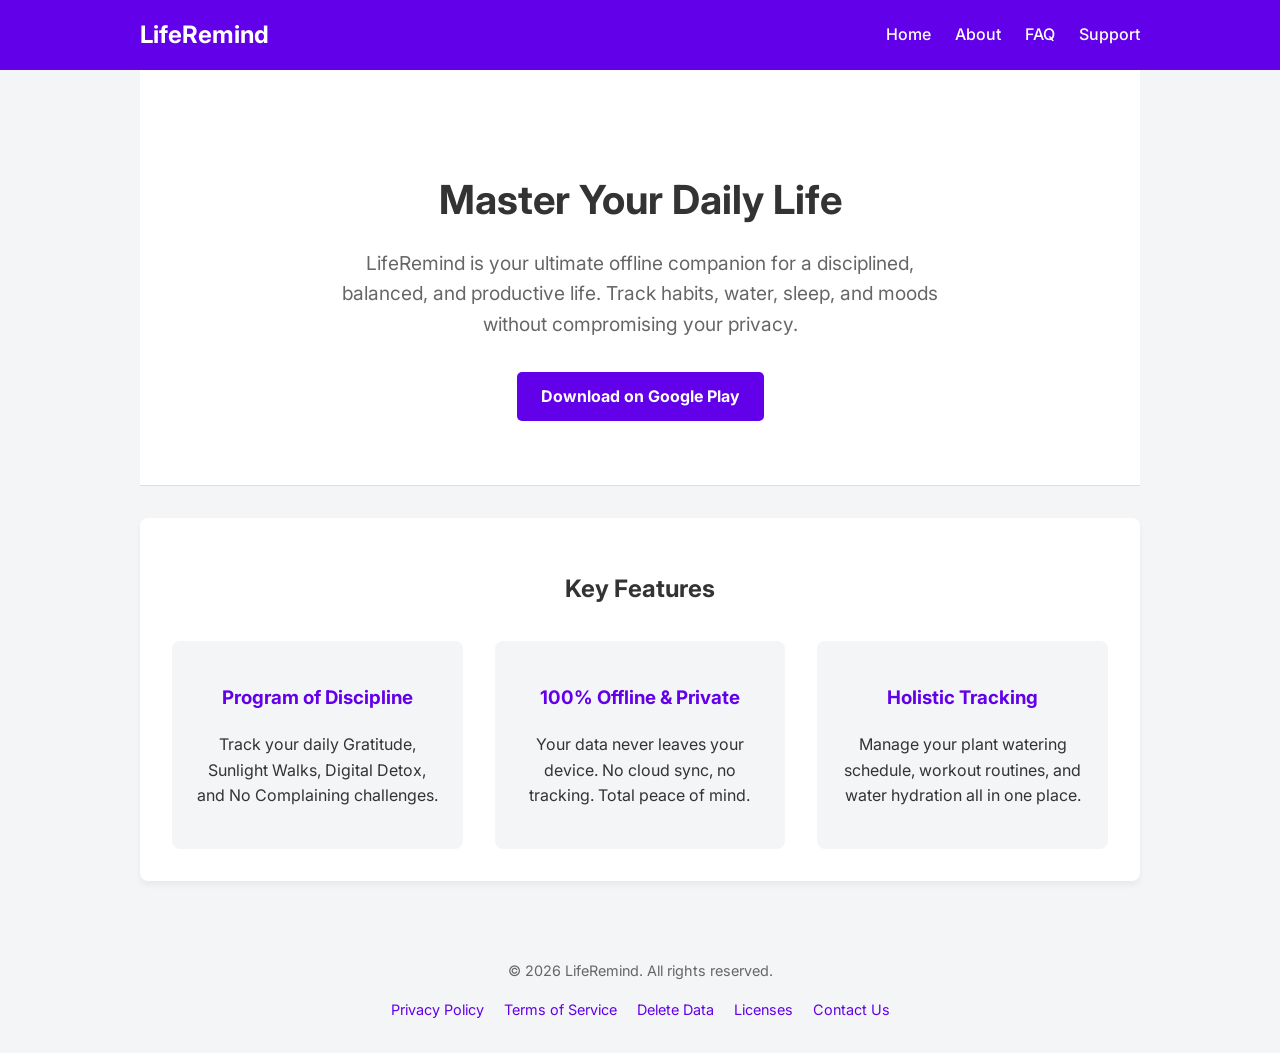
==== index.html @ 69c10042 "Initial commit for LifeRemind website" ====
<!DOCTYPE html>
<html lang="en">
<head>
  <meta charset="UTF-8">
  <meta name="viewport" content="width=device-width, initial-scale=1.0">
  <title>Home - LifeRemind</title>
  <link rel="stylesheet" href="style.css">
  <link href="https://fonts.googleapis.com/css2?family=Inter:wght@300;400;500;600;700&display=swap" rel="stylesheet">
</head>
<body>
  <header>
    <div class="container nav">
      <h1>LifeRemind</h1>
      <nav>
        <ul>
          <li><a href="index.html">Home</a></li>
          <li><a href="about.html">About</a></li>
          <li><a href="faq.html">FAQ</a></li>
          <li><a href="support.html">Support</a></li>
        </ul>
      </nav>
    </div>
  </header>
  
  <main class="container">
    
      <section class="hero">
        <h2>Master Your Daily Life</h2>
        <p>LifeRemind is your ultimate offline companion for a disciplined, balanced, and productive life. Track habits, water, sleep, and moods without compromising your privacy.</p>
        <a href="#" class="btn">Download on Google Play</a>
      </section>
      <section class="content">
        <h2 style="text-align:center;">Key Features</h2>
        <div class="features-grid">
          <div class="feature-card">
            <h3>Program of Discipline</h3>
            <p>Track your daily Gratitude, Sunlight Walks, Digital Detox, and No Complaining challenges.</p>
          </div>
          <div class="feature-card">
            <h3>100% Offline & Private</h3>
            <p>Your data never leaves your device. No cloud sync, no tracking. Total peace of mind.</p>
          </div>
          <div class="feature-card">
            <h3>Holistic Tracking</h3>
            <p>Manage your plant watering schedule, workout routines, and water hydration all in one place.</p>
          </div>
        </div>
      </section>
    
  </main>

  <footer>
    <div class="container">
      <p>&copy; 2026 LifeRemind. All rights reserved.</p>
      <div style="margin-top: 1rem;">
        <a href="privacy.html">Privacy Policy</a>
        <a href="terms.html">Terms of Service</a>
        <a href="delete-data.html">Delete Data</a>
        <a href="licenses.html">Licenses</a>
        <a href="contact.html">Contact Us</a>
      </div>
    </div>
  </footer>
</body>
</html>
---- style.css ----
:root {
  --primary-color: #6200ea;
  --secondary-color: #b388ff;
  --bg-color: #f4f5f7;
  --text-color: #333;
  --card-bg: #fff;
  --font-family: 'Inter', sans-serif;
}

body {
  font-family: var(--font-family);
  background-color: var(--bg-color);
  color: var(--text-color);
  margin: 0;
  padding: 0;
  line-height: 1.6;
}

header {
  background-color: var(--primary-color);
  color: #fff;
  padding: 1rem 0;
}

.container {
  width: 90%;
  max-width: 1000px;
  margin: 0 auto;
}

.nav {
  display: flex;
  justify-content: space-between;
  align-items: center;
}

.nav h1 {
  margin: 0;
  font-size: 1.5rem;
}

.nav ul {
  list-style: none;
  display: flex;
  gap: 1.5rem;
  margin: 0;
  padding: 0;
}

.nav a {
  color: #fff;
  text-decoration: none;
  font-weight: 500;
}

.nav a:hover {
  text-decoration: underline;
}

.hero {
  text-align: center;
  padding: 4rem 1rem;
  background-color: var(--card-bg);
  margin-bottom: 2rem;
  border-bottom: 1px solid #ddd;
}

.hero h2 {
  font-size: 2.5rem;
  margin-bottom: 1rem;
}

.hero p {
  font-size: 1.2rem;
  color: #666;
  max-width: 600px;
  margin: 0 auto 2rem;
}

.btn {
  display: inline-block;
  background-color: var(--primary-color);
  color: #fff;
  padding: 0.75rem 1.5rem;
  text-decoration: none;
  border-radius: 5px;
  font-weight: bold;
}

.btn:hover {
  background-color: #5300d3;
}

.content {
  background: var(--card-bg);
  padding: 2rem;
  border-radius: 8px;
  box-shadow: 0 4px 6px rgba(0,0,0,0.05);
  margin-bottom: 2rem;
}

.features-grid {
  display: grid;
  grid-template-columns: repeat(auto-fit, minmax(250px, 1fr));
  gap: 2rem;
  margin-top: 2rem;
}

.feature-card {
  padding: 1.5rem;
  background: var(--bg-color);
  border-radius: 8px;
  text-align: center;
}

.feature-card h3 {
  color: var(--primary-color);
}

footer {
  text-align: center;
  padding: 2rem;
  color: #666;
  font-size: 0.9rem;
}

footer a {
  color: var(--primary-color);
  text-decoration: none;
  margin: 0 0.5rem;
}
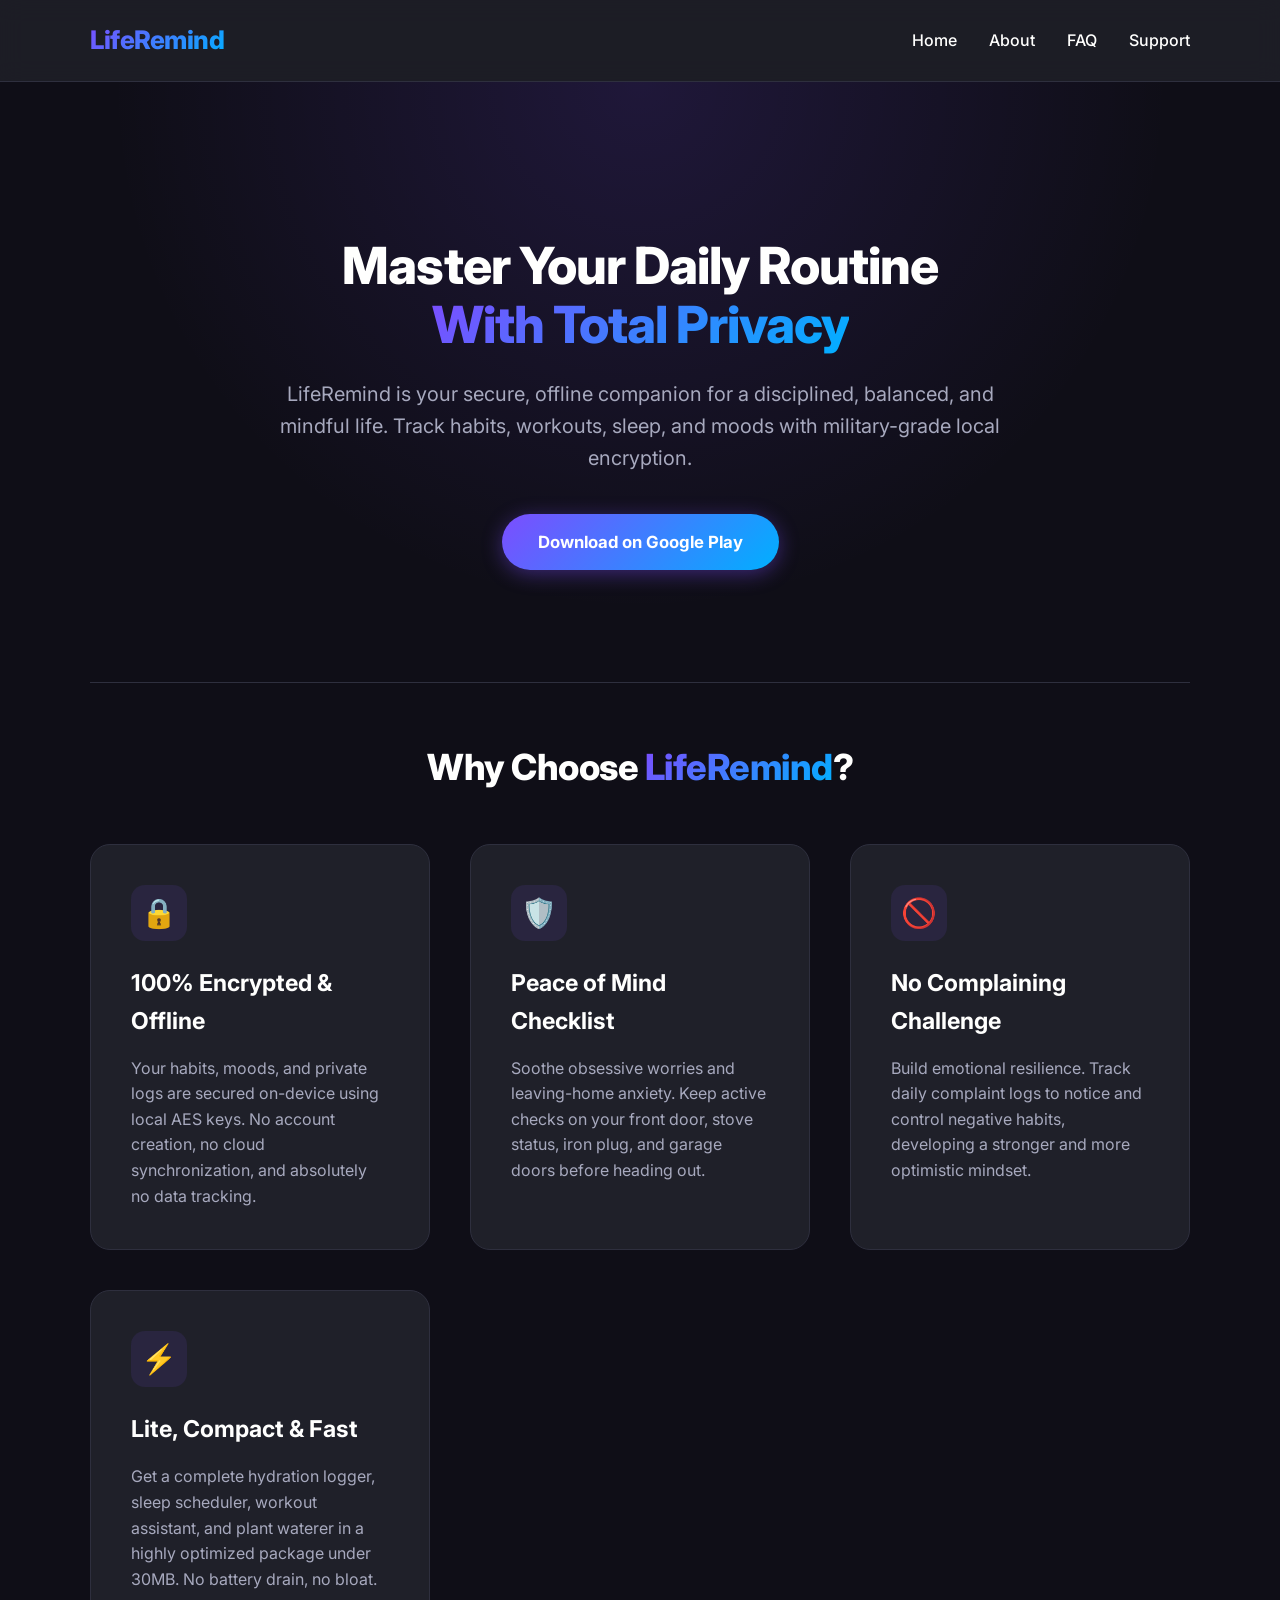
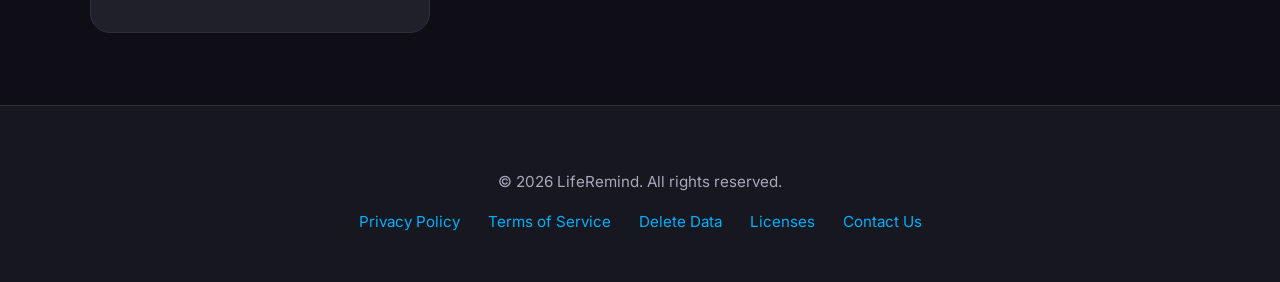
==== commit ec3fc142: "Implement core marketing opportunities on home landing page with dark theme" ====
--- a/index.html
+++ b/index.html
@@ -25,25 +25,39 @@
   <main class="container">
     
       <section class="hero">
-        <h2>Master Your Daily Life</h2>
-        <p>LifeRemind is your ultimate offline companion for a disciplined, balanced, and productive life. Track habits, water, sleep, and moods without compromising your privacy.</p>
+        <h2>Master Your Daily Routine <br><span>With Total Privacy</span></h2>
+        <p>LifeRemind is your secure, offline companion for a disciplined, balanced, and mindful life. Track habits, workouts, sleep, and moods with military-grade local encryption.</p>
         <a href="#" class="btn">Download on Google Play</a>
       </section>
+      
       <section class="content">
-        <h2 style="text-align:center;">Key Features</h2>
-        <div class="features-grid">
-          <div class="feature-card">
-            <h3>Program of Discipline</h3>
-            <p>Track your daily Gratitude, Sunlight Walks, Digital Detox, and No Complaining challenges.</p>
+        <h2 class="section-title">Why Choose <span>LifeRemind</span>?</h2>
+        <div class="opportunities-grid">
+          
+          <div class="opportunity-card">
+            <div class="icon-wrap">🔒</div>
+            <h3>100% Encrypted & Offline</h3>
+            <p>Your habits, moods, and private logs are secured on-device using local AES keys. No account creation, no cloud synchronization, and absolutely no data tracking.</p>
           </div>
-          <div class="feature-card">
-            <h3>100% Offline & Private</h3>
-            <p>Your data never leaves your device. No cloud sync, no tracking. Total peace of mind.</p>
+          
+          <div class="opportunity-card">
+            <div class="icon-wrap">🛡️</div>
+            <h3>Peace of Mind Checklist</h3>
+            <p>Soothe obsessive worries and leaving-home anxiety. Keep active checks on your front door, stove status, iron plug, and garage doors before heading out.</p>
           </div>
-          <div class="feature-card">
-            <h3>Holistic Tracking</h3>
-            <p>Manage your plant watering schedule, workout routines, and water hydration all in one place.</p>
+          
+          <div class="opportunity-card">
+            <div class="icon-wrap">🚫</div>
+            <h3>No Complaining Challenge</h3>
+            <p>Build emotional resilience. Track daily complaint logs to notice and control negative habits, developing a stronger and more optimistic mindset.</p>
           </div>
+          
+          <div class="opportunity-card">
+            <div class="icon-wrap">⚡</div>
+            <h3>Lite, Compact & Fast</h3>
+            <p>Get a complete hydration logger, sleep scheduler, workout assistant, and plant waterer in a highly optimized package under 30MB. No battery drain, no bloat.</p>
+          </div>
+          
         </div>
       </section>
     
--- a/style.css
+++ b/style.css
@@ -1,10 +1,14 @@
 
 :root {
-  --primary-color: #6200ea;
-  --secondary-color: #b388ff;
-  --bg-color: #f4f5f7;
-  --text-color: #333;
-  --card-bg: #fff;
+  --primary-color: #7c4dff;
+  --secondary-color: #00b0ff;
+  --accent-color: #ff8906;
+  --bg-color: #0f0e17;
+  --card-bg: #1f2029;
+  --text-color: #fffffe;
+  --text-secondary: #a7a9be;
+  --border-color: #2e2f3e;
+  --gradient: linear-gradient(135deg, #7c4dff 0%, #00b0ff 100%);
   --font-family: 'Inter', sans-serif;
 }
 
@@ -18,14 +22,18 @@
 }
 
 header {
-  background-color: var(--primary-color);
-  color: #fff;
-  padding: 1rem 0;
+  background: rgba(31, 32, 41, 0.85);
+  backdrop-filter: blur(12px);
+  border-bottom: 1px solid var(--border-color);
+  position: sticky;
+  top: 0;
+  z-index: 1000;
+  padding: 1.25rem 0;
 }
 
 .container {
   width: 90%;
-  max-width: 1000px;
+  max-width: 1100px;
   margin: 0 auto;
 }
 
@@ -37,96 +45,200 @@
 
 .nav h1 {
   margin: 0;
-  font-size: 1.5rem;
+  font-size: 1.6rem;
+  background: var(--gradient);
+  -webkit-background-clip: text;
+  -webkit-text-fill-color: transparent;
+  font-weight: 800;
+  letter-spacing: -0.5px;
 }
 
 .nav ul {
   list-style: none;
   display: flex;
-  gap: 1.5rem;
+  gap: 2rem;
   margin: 0;
   padding: 0;
 }
 
 .nav a {
-  color: #fff;
+  color: var(--text-color);
   text-decoration: none;
   font-weight: 500;
+  transition: color 0.3s ease;
 }
 
 .nav a:hover {
-  text-decoration: underline;
+  color: var(--secondary-color);
 }
 
 .hero {
   text-align: center;
-  padding: 4rem 1rem;
-  background-color: var(--card-bg);
-  margin-bottom: 2rem;
-  border-bottom: 1px solid #ddd;
+  padding: 7rem 1rem;
+  background: radial-gradient(circle at top, rgba(124, 77, 255, 0.15) 0%, transparent 65%);
+  border-bottom: 1px solid var(--border-color);
+  margin-bottom: 3.5rem;
 }
 
 .hero h2 {
-  font-size: 2.5rem;
-  margin-bottom: 1rem;
+  font-size: 3.2rem;
+  font-weight: 800;
+  margin-bottom: 1.5rem;
+  line-height: 1.15;
+  letter-spacing: -1px;
+}
+
+.hero h2 span {
+  background: var(--gradient);
+  -webkit-background-clip: text;
+  -webkit-text-fill-color: transparent;
 }
 
 .hero p {
-  font-size: 1.2rem;
-  color: #666;
-  max-width: 600px;
-  margin: 0 auto 2rem;
+  font-size: 1.25rem;
+  color: var(--text-secondary);
+  max-width: 720px;
+  margin: 0 auto 2.5rem;
 }
 
 .btn {
-  display: inline-block;
-  background-color: var(--primary-color);
+  display: inline-flex;
+  align-items: center;
+  background: var(--gradient);
   color: #fff;
-  padding: 0.75rem 1.5rem;
+  padding: 0.9rem 2.25rem;
   text-decoration: none;
-  border-radius: 5px;
+  border-radius: 30px;
+  font-weight: 700;
+  font-size: 1.05rem;
+  box-shadow: 0 4px 20px rgba(124, 77, 255, 0.4);
+  transition: transform 0.2s ease, box-shadow 0.2s ease;
+}
+
+.btn:hover {
+  transform: translateY(-2px);
+  box-shadow: 0 6px 25px rgba(124, 77, 255, 0.6);
+}
+
+.content {
+  margin-bottom: 4.5rem;
+}
+
+.section-title {
+  text-align: center;
+  font-size: 2.25rem;
+  font-weight: 800;
+  margin-bottom: 3rem;
+  letter-spacing: -0.5px;
+}
+
+.section-title span {
+  background: var(--gradient);
+  -webkit-background-clip: text;
+  -webkit-text-fill-color: transparent;
+}
+
+.opportunities-grid {
+  display: grid;
+  grid-template-columns: repeat(auto-fit, minmax(320px, 1fr));
+  gap: 2.5rem;
+}
+
+.opportunity-card {
+  background: var(--card-bg);
+  border: 1px solid var(--border-color);
+  border-radius: 20px;
+  padding: 2.5rem;
+  transition: transform 0.3s ease, border-color 0.3s ease, box-shadow 0.3s ease;
+}
+
+.opportunity-card:hover {
+  transform: translateY(-6px);
+  border-color: var(--primary-color);
+  box-shadow: 0 10px 30px rgba(124, 77, 255, 0.1);
+}
+
+.opportunity-card .icon-wrap {
+  width: 56px;
+  height: 56px;
+  border-radius: 14px;
+  background: rgba(124, 77, 255, 0.1);
+  display: flex;
+  align-items: center;
+  justify-content: center;
+  margin-bottom: 1.5rem;
+  color: var(--primary-color);
+  font-size: 1.8rem;
   font-weight: bold;
 }
 
-.btn:hover {
-  background-color: #5300d3;
-}
-
-.content {
-  background: var(--card-bg);
-  padding: 2rem;
-  border-radius: 8px;
-  box-shadow: 0 4px 6px rgba(0,0,0,0.05);
-  margin-bottom: 2rem;
-}
-
-.features-grid {
-  display: grid;
-  grid-template-columns: repeat(auto-fit, minmax(250px, 1fr));
-  gap: 2rem;
-  margin-top: 2rem;
-}
-
-.feature-card {
-  padding: 1.5rem;
-  background: var(--bg-color);
-  border-radius: 8px;
+.opportunity-card h3 {
+  font-size: 1.45rem;
+  font-weight: 700;
+  margin: 0 0 1rem;
+  color: var(--text-color);
+}
+
+.opportunity-card p {
+  color: var(--text-secondary);
+  margin: 0;
+  font-size: 1rem;
+  line-height: 1.6;
+}
+
+footer {
+  border-top: 1px solid var(--border-color);
+  background: rgba(31, 32, 41, 0.5);
   text-align: center;
-}
-
-.feature-card h3 {
+  padding: 3rem 0;
+  color: var(--text-secondary);
+  font-size: 0.95rem;
+}
+
+footer a {
+  color: var(--secondary-color);
+  text-decoration: none;
+  margin: 0 0.75rem;
+  transition: color 0.3s ease;
+}
+
+footer a:hover {
   color: var(--primary-color);
 }
 
-footer {
-  text-align: center;
-  padding: 2rem;
-  color: #666;
-  font-size: 0.9rem;
-}
-
-footer a {
-  color: var(--primary-color);
-  text-decoration: none;
-  margin: 0 0.5rem;
-}
+@media (max-width: 768px) {
+  .nav {
+    flex-direction: column;
+    gap: 1.25rem;
+    text-align: center;
+  }
+  .nav ul {
+    justify-content: center;
+    flex-wrap: wrap;
+    gap: 1.25rem;
+  }
+  .hero {
+    padding: 4.5rem 1rem;
+  }
+  .hero h2 {
+    font-size: 2.2rem;
+  }
+  .hero p {
+    font-size: 1.1rem;
+  }
+  .opportunities-grid {
+    grid-template-columns: 1fr;
+  }
+  .opportunity-card {
+    padding: 2rem 1.5rem;
+  }
+  footer div {
+    display: flex;
+    flex-direction: column;
+    gap: 0.75rem;
+    align-items: center;
+  }
+  footer a {
+    margin: 0.25rem 0;
+  }
+}
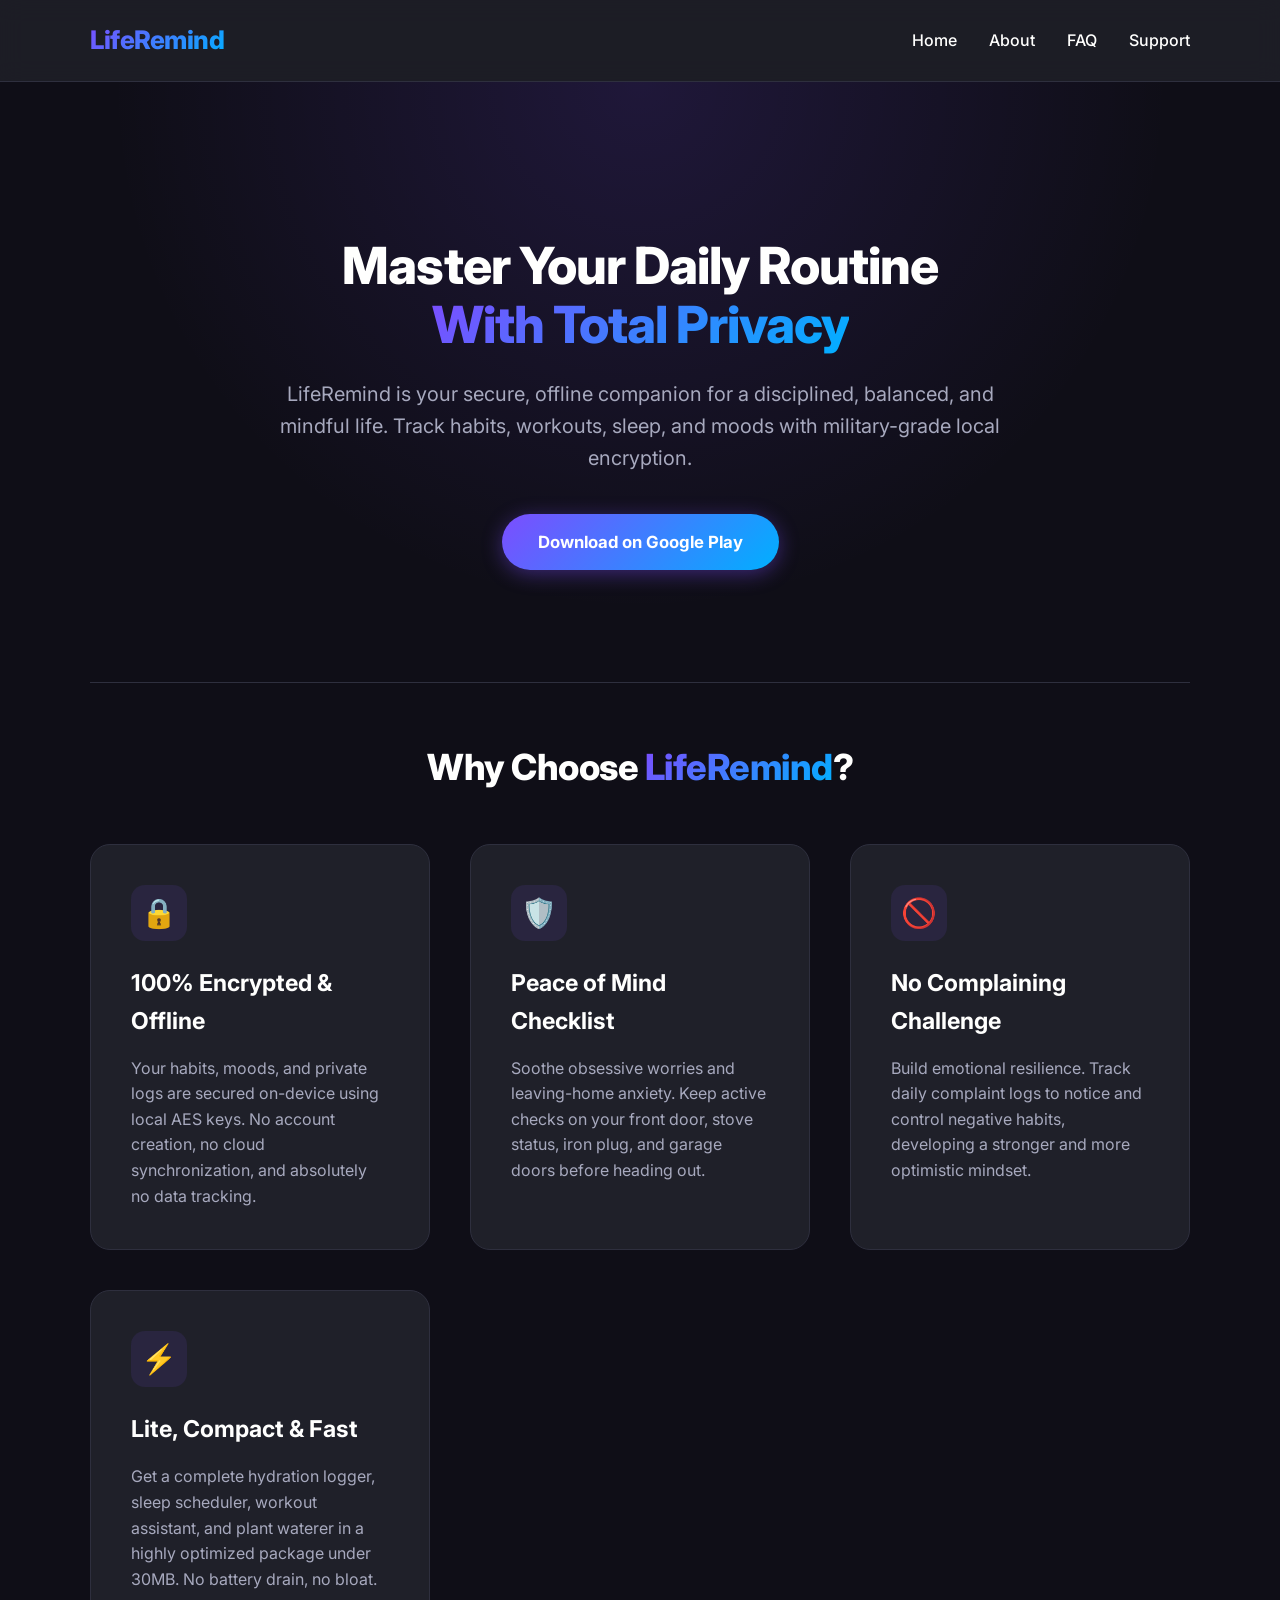
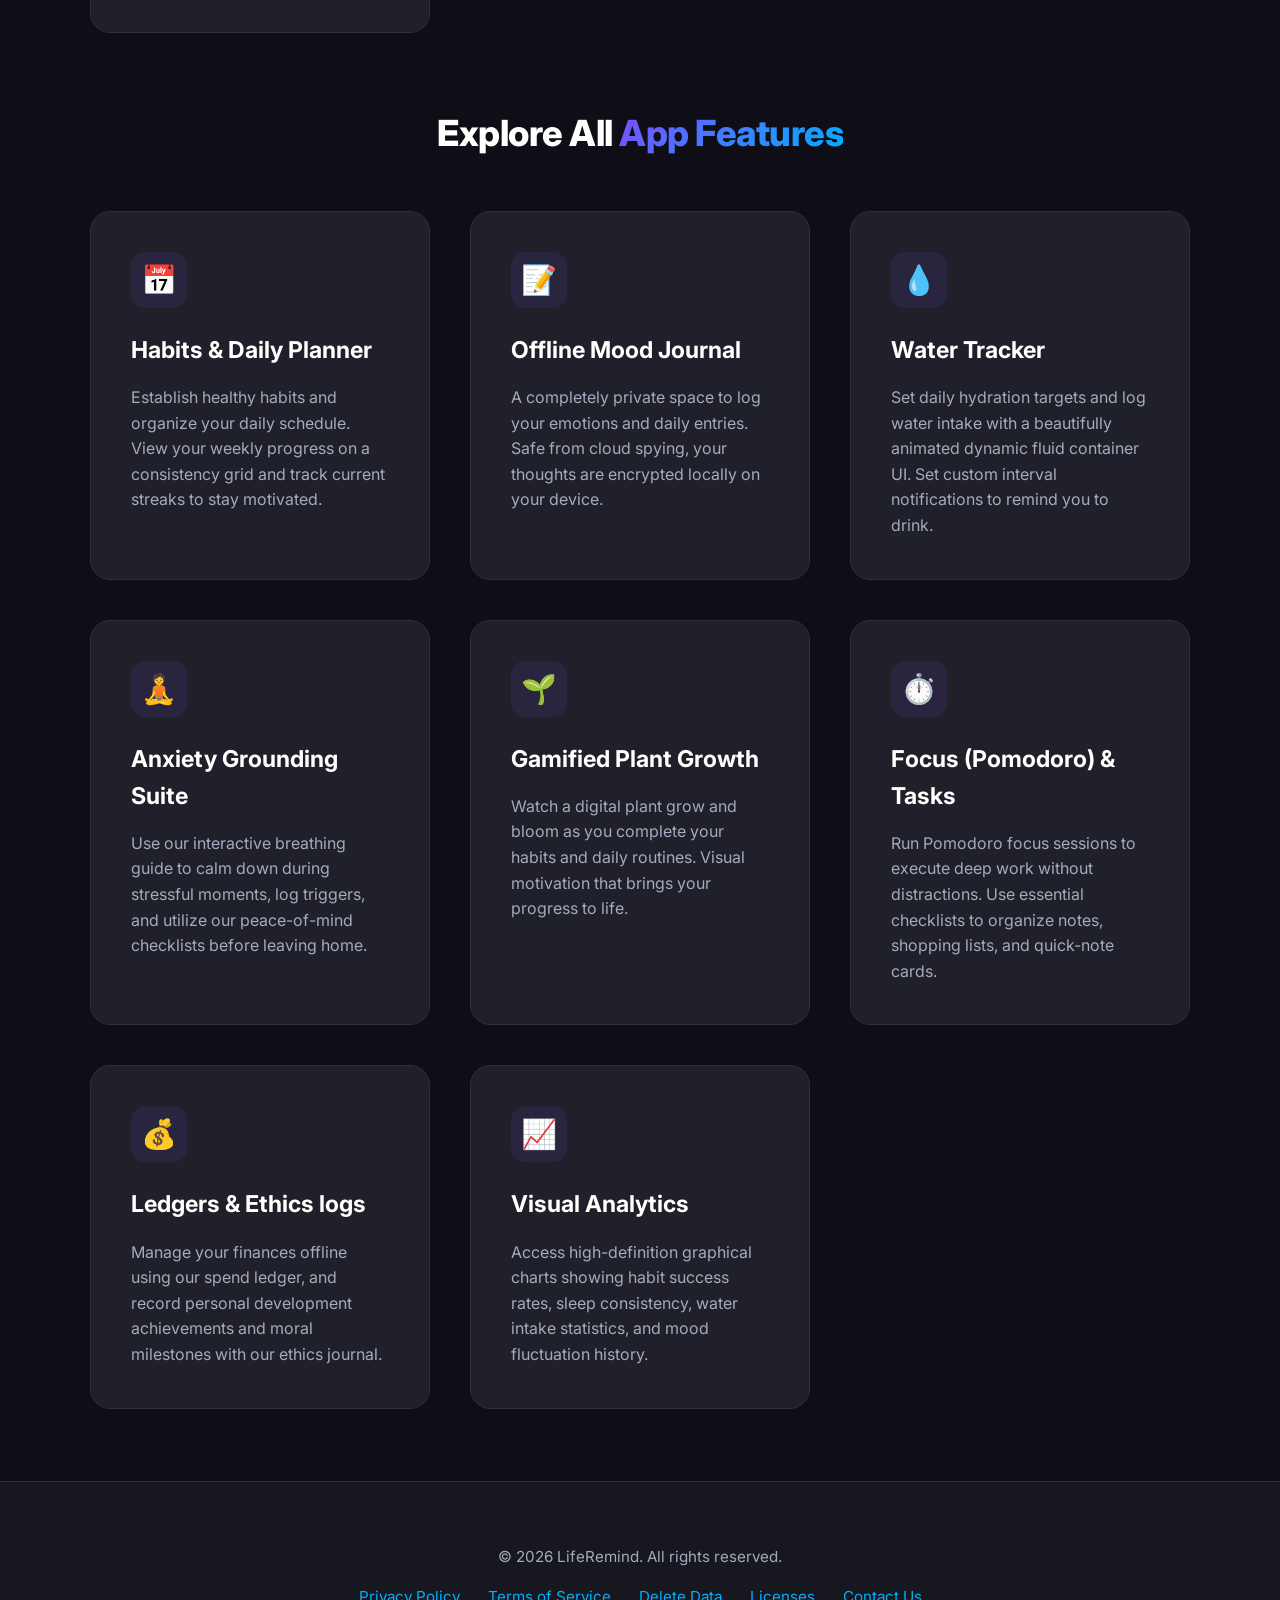
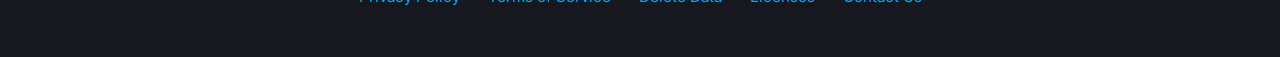
==== commit b1993be1: "Update Privacy Policy with Firebase and AdMob disclosures, and add detailed app feature descriptions" ====
--- a/index.html
+++ b/index.html
@@ -3,9 +3,36 @@
 <head>
   <meta charset="UTF-8">
   <meta name="viewport" content="width=device-width, initial-scale=1.0">
-  <title>Home - LifeRemind</title>
+  <title>LifeRemind: Habit Tracker - LifeRemind</title>
+  <meta name="description" content="Private daily routine planner, habit tracker & offline mood journal. Keep data secure with AES local encryption. No signups, no cloud storage.">
+  <meta name="keywords" content="habit tracker, routine planner, mood journal, private checklist, offline tracker, anxiety relief app">
+  <!-- Open Graph / Facebook -->
+  <meta property="og:type" content="website">
+  <meta property="og:title" content="LifeRemind: Habit Tracker - LifeRemind">
+  <meta property="og:description" content="Private daily routine planner, habit tracker & offline mood journal. Keep data secure with AES local encryption. No signups, no cloud storage.">
+  <!-- Twitter -->
+  <meta property="twitter:card" content="summary_large_image">
+  <meta property="twitter:title" content="LifeRemind: Habit Tracker - LifeRemind">
+  <meta property="twitter:description" content="Private daily routine planner, habit tracker & offline mood journal. Keep data secure with AES local encryption. No signups, no cloud storage.">
+  
   <link rel="stylesheet" href="style.css">
   <link href="https://fonts.googleapis.com/css2?family=Inter:wght@300;400;500;600;700&display=swap" rel="stylesheet">
+  
+  <script type="application/ld+json">
+  {
+    "@context": "https://schema.org",
+    "@type": "SoftwareApplication",
+    "name": "LifeRemind: Habit Tracker",
+    "operatingSystem": "Android",
+    "applicationCategory": "LifestyleApplication",
+    "offers": {
+      "@type": "Offer",
+      "price": "0",
+      "priceCurrency": "USD"
+    },
+    "description": "A 100% private, offline-first habit tracker, routine planner, and mood journal with local AES database encryption."
+  }
+  </script>
 </head>
 <body>
   <header>
@@ -60,6 +87,61 @@
           
         </div>
       </section>
+
+      <section class="content">
+        <h2 class="section-title">Explore All <span>App Features</span></h2>
+        <div class="opportunities-grid">
+          
+          <div class="opportunity-card">
+            <div class="icon-wrap">📅</div>
+            <h3>Habits & Daily Planner</h3>
+            <p>Establish healthy habits and organize your daily schedule. View your weekly progress on a consistency grid and track current streaks to stay motivated.</p>
+          </div>
+
+          <div class="opportunity-card">
+            <div class="icon-wrap">📝</div>
+            <h3>Offline Mood Journal</h3>
+            <p>A completely private space to log your emotions and daily entries. Safe from cloud spying, your thoughts are encrypted locally on your device.</p>
+          </div>
+
+          <div class="opportunity-card">
+            <div class="icon-wrap">💧</div>
+            <h3>Water Tracker</h3>
+            <p>Set daily hydration targets and log water intake with a beautifully animated dynamic fluid container UI. Set custom interval notifications to remind you to drink.</p>
+          </div>
+
+          <div class="opportunity-card">
+            <div class="icon-wrap">🧘</div>
+            <h3>Anxiety Grounding Suite</h3>
+            <p>Use our interactive breathing guide to calm down during stressful moments, log triggers, and utilize our peace-of-mind checklists before leaving home.</p>
+          </div>
+
+          <div class="opportunity-card">
+            <div class="icon-wrap">🌱</div>
+            <h3>Gamified Plant Growth</h3>
+            <p>Watch a digital plant grow and bloom as you complete your habits and daily routines. Visual motivation that brings your progress to life.</p>
+          </div>
+
+          <div class="opportunity-card">
+            <div class="icon-wrap">⏱️</div>
+            <h3>Focus (Pomodoro) & Tasks</h3>
+            <p>Run Pomodoro focus sessions to execute deep work without distractions. Use essential checklists to organize notes, shopping lists, and quick-note cards.</p>
+          </div>
+
+          <div class="opportunity-card">
+            <div class="icon-wrap">💰</div>
+            <h3>Ledgers & Ethics logs</h3>
+            <p>Manage your finances offline using our spend ledger, and record personal development achievements and moral milestones with our ethics journal.</p>
+          </div>
+
+          <div class="opportunity-card">
+            <div class="icon-wrap">📈</div>
+            <h3>Visual Analytics</h3>
+            <p>Access high-definition graphical charts showing habit success rates, sleep consistency, water intake statistics, and mood fluctuation history.</p>
+          </div>
+
+        </div>
+      </section>
     
   </main>
 
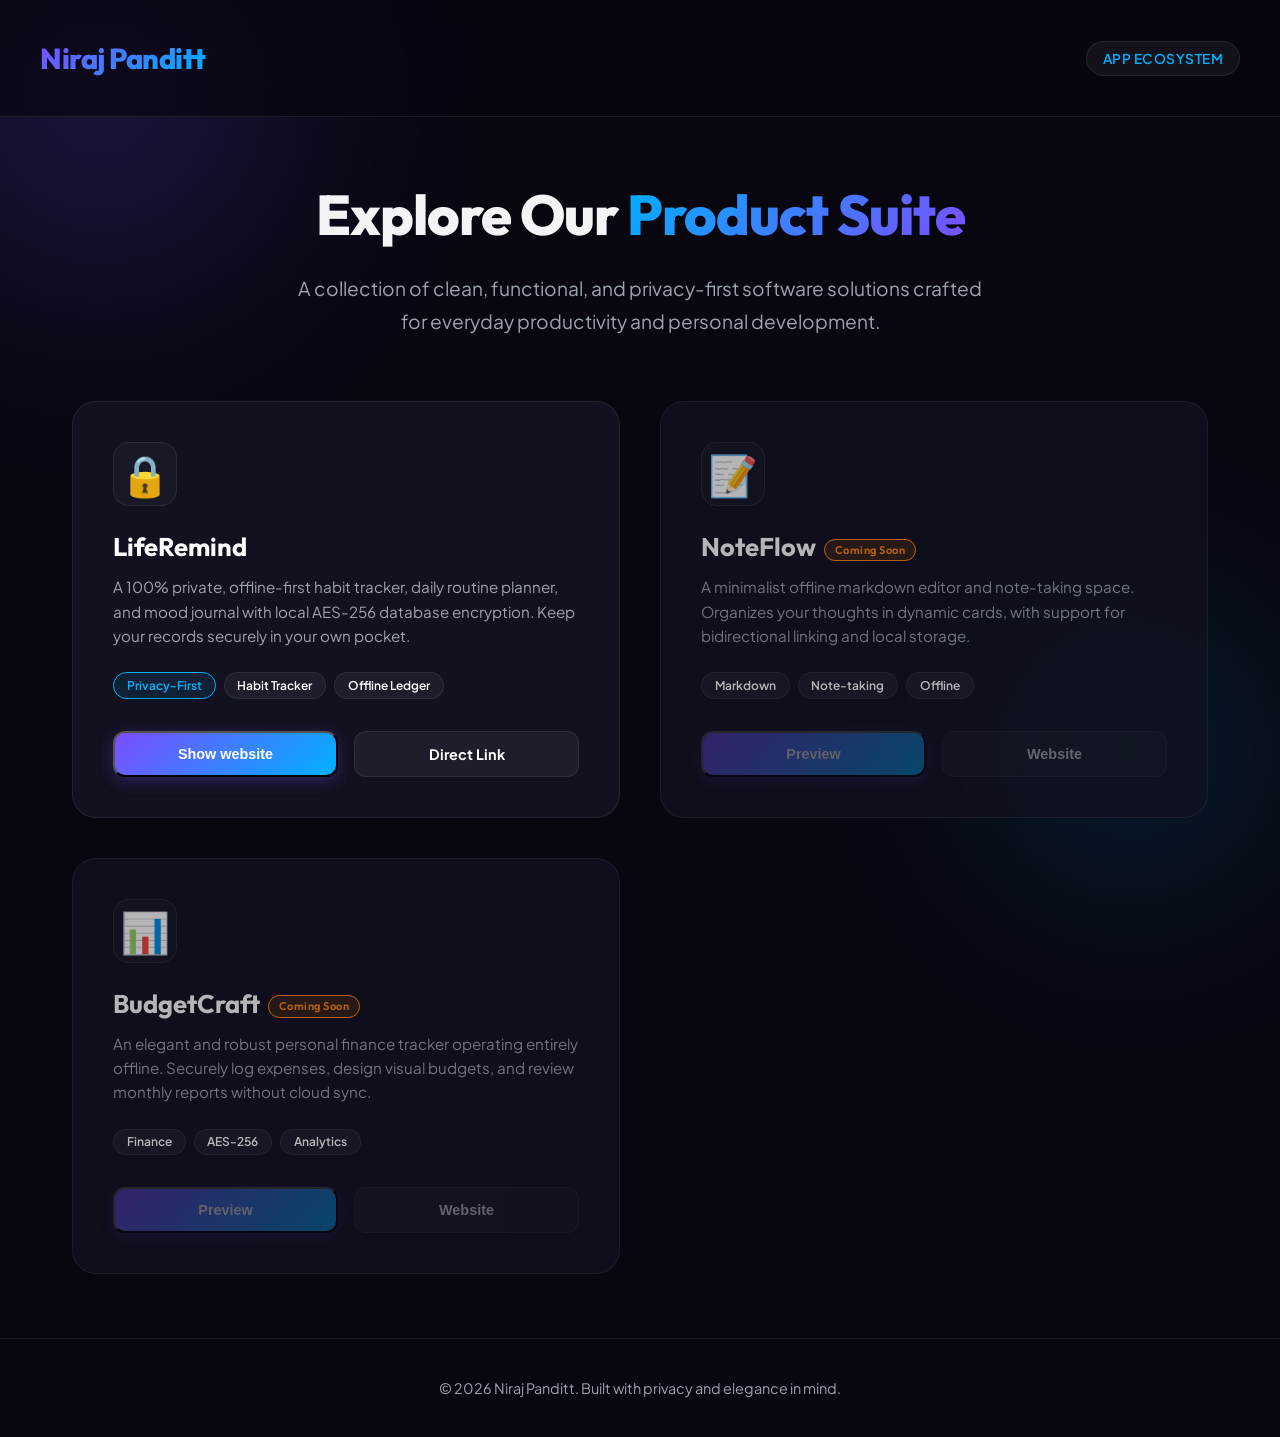
==== commit f1fd4194: "Organize website structure and add App Portfolio portal index page" ====
--- a/index.html
+++ b/index.html
@@ -3,159 +3,636 @@
 <head>
   <meta charset="UTF-8">
   <meta name="viewport" content="width=device-width, initial-scale=1.0">
-  <title>LifeRemind: Habit Tracker - LifeRemind</title>
-  <meta name="description" content="Private daily routine planner, habit tracker & offline mood journal. Keep data secure with AES local encryption. No signups, no cloud storage.">
-  <meta name="keywords" content="habit tracker, routine planner, mood journal, private checklist, offline tracker, anxiety relief app">
-  <!-- Open Graph / Facebook -->
-  <meta property="og:type" content="website">
-  <meta property="og:title" content="LifeRemind: Habit Tracker - LifeRemind">
-  <meta property="og:description" content="Private daily routine planner, habit tracker & offline mood journal. Keep data secure with AES local encryption. No signups, no cloud storage.">
-  <!-- Twitter -->
-  <meta property="twitter:card" content="summary_large_image">
-  <meta property="twitter:title" content="LifeRemind: Habit Tracker - LifeRemind">
-  <meta property="twitter:description" content="Private daily routine planner, habit tracker & offline mood journal. Keep data secure with AES local encryption. No signups, no cloud storage.">
+  <title>Niraj Panditt - App Portfolio</title>
+  <meta name="description" content="Explore privacy-first, offline-first mobile and web applications designed and developed by Niraj Panditt.">
+  <meta name="keywords" content="Niraj Panditt, App Portfolio, LifeRemind, offline habit tracker, privacy apps">
+  <link href="https://fonts.googleapis.com/css2?family=Outfit:wght@300;400;500;600;700;800&family=Plus+Jakarta+Sans:wght@300;400;500;600;700;800&display=swap" rel="stylesheet">
   
-  <link rel="stylesheet" href="style.css">
-  <link href="https://fonts.googleapis.com/css2?family=Inter:wght@300;400;500;600;700&display=swap" rel="stylesheet">
-  
-  <script type="application/ld+json">
-  {
-    "@context": "https://schema.org",
-    "@type": "SoftwareApplication",
-    "name": "LifeRemind: Habit Tracker",
-    "operatingSystem": "Android",
-    "applicationCategory": "LifestyleApplication",
-    "offers": {
-      "@type": "Offer",
-      "price": "0",
-      "priceCurrency": "USD"
-    },
-    "description": "A 100% private, offline-first habit tracker, routine planner, and mood journal with local AES database encryption."
-  }
-  </script>
+  <style>
+    :root {
+      --bg-dark: #080710;
+      --bg-card: #12111f;
+      --bg-card-hover: #1a182e;
+      --primary: #7c4dff;
+      --primary-glow: rgba(124, 77, 255, 0.4);
+      --secondary: #00b0ff;
+      --secondary-glow: rgba(0, 176, 255, 0.3);
+      --accent: #ff8906;
+      --text-main: #f3f4f6;
+      --text-muted: #9ca3af;
+      --border-color: rgba(255, 255, 255, 0.08);
+      --font-title: 'Outfit', sans-serif;
+      --font-body: 'Plus Jakarta Sans', sans-serif;
+    }
+
+    * {
+      box-sizing: border-box;
+      margin: 0;
+      padding: 0;
+    }
+
+    body {
+      background-color: var(--bg-dark);
+      color: var(--text-main);
+      font-family: var(--font-body);
+      overflow-x: hidden;
+      min-height: 100vh;
+      display: flex;
+      flex-direction: column;
+    }
+
+    /* Ambient background lights */
+    .ambient-glow {
+      position: absolute;
+      width: 600px;
+      height: 600px;
+      background: radial-gradient(circle, var(--primary-glow) 0%, transparent 70%);
+      top: -200px;
+      left: -200px;
+      z-index: 0;
+      pointer-events: none;
+      filter: blur(80px);
+      opacity: 0.6;
+    }
+
+    .ambient-glow-2 {
+      position: absolute;
+      width: 500px;
+      height: 500px;
+      background: radial-gradient(circle, var(--secondary-glow) 0%, transparent 70%);
+      bottom: -100px;
+      right: -100px;
+      z-index: 0;
+      pointer-events: none;
+      filter: blur(80px);
+      opacity: 0.5;
+    }
+
+    header {
+      position: relative;
+      z-index: 10;
+      padding: 2.5rem 2rem;
+      border-bottom: 1px solid var(--border-color);
+      background: rgba(8, 7, 16, 0.7);
+      backdrop-filter: blur(12px);
+    }
+
+    .header-container {
+      max-width: 1200px;
+      margin: 0 auto;
+      display: flex;
+      justify-content: space-between;
+      align-items: center;
+    }
+
+    .logo {
+      font-family: var(--font-title);
+      font-size: 1.8rem;
+      font-weight: 800;
+      background: linear-gradient(135deg, var(--primary) 0%, var(--secondary) 100%);
+      -webkit-background-clip: text;
+      -webkit-text-fill-color: transparent;
+      letter-spacing: -0.5px;
+    }
+
+    .portfolio-badge {
+      background: rgba(255, 255, 255, 0.05);
+      border: 1px solid var(--border-color);
+      padding: 0.5rem 1rem;
+      border-radius: 50px;
+      font-size: 0.85rem;
+      font-weight: 600;
+      color: var(--secondary);
+      letter-spacing: 0.5px;
+      text-transform: uppercase;
+    }
+
+    main {
+      flex: 1;
+      position: relative;
+      z-index: 5;
+      max-width: 1200px;
+      width: 100%;
+      margin: 0 auto;
+      padding: 4rem 2rem;
+    }
+
+    .hero-section {
+      text-align: center;
+      margin-bottom: 4rem;
+    }
+
+    .hero-section h1 {
+      font-family: var(--font-title);
+      font-size: 3.5rem;
+      font-weight: 800;
+      line-height: 1.2;
+      margin-bottom: 1.5rem;
+      letter-spacing: -1px;
+    }
+
+    .hero-section h1 span {
+      background: linear-gradient(135deg, var(--secondary) 0%, var(--primary) 100%);
+      -webkit-background-clip: text;
+      -webkit-text-fill-color: transparent;
+    }
+
+    .hero-section p {
+      font-size: 1.2rem;
+      color: var(--text-muted);
+      max-width: 700px;
+      margin: 0 auto;
+      line-height: 1.7;
+    }
+
+    .apps-grid {
+      display: grid;
+      grid-template-columns: repeat(auto-fit, minmax(360px, 1fr));
+      gap: 2.5rem;
+      margin-top: 2rem;
+    }
+
+    .app-card {
+      background-color: var(--bg-card);
+      border: 1px solid var(--border-color);
+      border-radius: 24px;
+      padding: 2.5rem;
+      position: relative;
+      overflow: hidden;
+      transition: all 0.4s cubic-bezier(0.16, 1, 0.3, 1);
+      display: flex;
+      flex-direction: column;
+      height: 100%;
+    }
+
+    .app-card::before {
+      content: '';
+      position: absolute;
+      top: 0;
+      left: 0;
+      width: 100%;
+      height: 100%;
+      background: linear-gradient(135deg, var(--primary-glow) 0%, transparent 50%);
+      opacity: 0;
+      transition: opacity 0.4s ease;
+      pointer-events: none;
+      z-index: 1;
+    }
+
+    .app-card:hover {
+      transform: translateY(-6px);
+      border-color: rgba(124, 77, 255, 0.4);
+      background-color: var(--bg-card-hover);
+      box-shadow: 0 20px 40px rgba(0, 0, 0, 0.4), 0 0 30px rgba(124, 77, 255, 0.1);
+    }
+
+    .app-card:hover::before {
+      opacity: 0.3;
+    }
+
+    .app-icon {
+      font-size: 2.5rem;
+      margin-bottom: 1.5rem;
+      width: 64px;
+      height: 64px;
+      background: rgba(255, 255, 255, 0.03);
+      border: 1px solid var(--border-color);
+      border-radius: 16px;
+      display: flex;
+      align-items: center;
+      justify-content: center;
+      position: relative;
+      z-index: 2;
+    }
+
+    .app-card:hover .app-icon {
+      background: rgba(124, 77, 255, 0.1);
+      border-color: var(--primary);
+    }
+
+    .app-details {
+      position: relative;
+      z-index: 2;
+      flex-grow: 1;
+      display: flex;
+      flex-direction: column;
+    }
+
+    .app-title {
+      font-family: var(--font-title);
+      font-size: 1.6rem;
+      font-weight: 700;
+      margin-bottom: 0.75rem;
+      color: #fff;
+    }
+
+    .app-desc {
+      color: var(--text-muted);
+      font-size: 0.95rem;
+      line-height: 1.6;
+      margin-bottom: 1.5rem;
+      flex-grow: 1;
+    }
+
+    .app-tags {
+      display: flex;
+      flex-wrap: wrap;
+      gap: 0.5rem;
+      margin-bottom: 2rem;
+    }
+
+    .tag {
+      font-size: 0.75rem;
+      font-weight: 600;
+      padding: 0.3rem 0.8rem;
+      border-radius: 20px;
+      background: rgba(255, 255, 255, 0.05);
+      border: 1px solid var(--border-color);
+      color: #fff;
+    }
+
+    .tag-highlight {
+      background: rgba(0, 176, 255, 0.1);
+      border-color: var(--secondary);
+      color: var(--secondary);
+    }
+
+    .btn-group {
+      display: grid;
+      grid-template-columns: 1fr 1fr;
+      gap: 1rem;
+      position: relative;
+      z-index: 2;
+    }
+
+    .btn {
+      padding: 0.8rem 1.2rem;
+      border-radius: 12px;
+      font-size: 0.9rem;
+      font-weight: 700;
+      text-decoration: none;
+      text-align: center;
+      transition: all 0.3s ease;
+      cursor: pointer;
+    }
+
+    .btn-primary {
+      background: linear-gradient(135deg, var(--primary) 0%, var(--secondary) 100%);
+      color: #fff;
+      box-shadow: 0 4px 15px rgba(124, 77, 255, 0.3);
+    }
+
+    .btn-primary:hover {
+      box-shadow: 0 6px 20px rgba(124, 77, 255, 0.5);
+      transform: translateY(-1px);
+    }
+
+    .btn-secondary {
+      background: rgba(255, 255, 255, 0.05);
+      border: 1px solid var(--border-color);
+      color: #fff;
+    }
+
+    .btn-secondary:hover {
+      background: rgba(255, 255, 255, 0.1);
+      border-color: #fff;
+    }
+
+    .coming-soon {
+      opacity: 0.7;
+    }
+
+    .coming-soon .app-title::after {
+      content: 'Coming Soon';
+      font-size: 0.7rem;
+      vertical-align: middle;
+      margin-left: 0.5rem;
+      background: rgba(255, 137, 6, 0.15);
+      border: 1px solid var(--accent);
+      color: var(--accent);
+      padding: 0.2rem 0.6rem;
+      border-radius: 20px;
+      font-weight: 600;
+      letter-spacing: 0.5px;
+    }
+
+    footer {
+      border-top: 1px solid var(--border-color);
+      padding: 2.5rem 2rem;
+      background: rgba(8, 7, 16, 0.9);
+      text-align: center;
+      position: relative;
+      z-index: 10;
+    }
+
+    footer p {
+      color: var(--text-muted);
+      font-size: 0.9rem;
+    }
+
+    /* Fullscreen Showcase Portal Overlay */
+    .showcase-overlay {
+      position: fixed;
+      top: 0;
+      left: 0;
+      width: 100vw;
+      height: 100vh;
+      background-color: var(--bg-dark);
+      z-index: 10000;
+      display: none; /* Controlled by JS */
+      flex-direction: column;
+    }
+
+    .showcase-header {
+      background: rgba(18, 17, 31, 0.95);
+      border-bottom: 1px solid var(--border-color);
+      padding: 0.75rem 1.5rem;
+      display: flex;
+      justify-content: space-between;
+      align-items: center;
+      height: 60px;
+    }
+
+    .showcase-title-area {
+      display: flex;
+      align-items: center;
+      gap: 1rem;
+    }
+
+    .showcase-back-btn {
+      background: rgba(255, 255, 255, 0.05);
+      border: 1px solid var(--border-color);
+      color: #fff;
+      padding: 0.4rem 0.9rem;
+      border-radius: 8px;
+      font-size: 0.85rem;
+      font-weight: 600;
+      cursor: pointer;
+      display: flex;
+      align-items: center;
+      gap: 0.5rem;
+      transition: background 0.2s;
+    }
+
+    .showcase-back-btn:hover {
+      background: rgba(255, 255, 255, 0.12);
+    }
+
+    .showcase-app-info {
+      display: flex;
+      flex-direction: column;
+    }
+
+    .showcase-app-name {
+      font-family: var(--font-title);
+      font-weight: 700;
+      font-size: 1rem;
+    }
+
+    .showcase-app-status {
+      font-size: 0.75rem;
+      color: var(--secondary);
+    }
+
+    .showcase-controls {
+      display: flex;
+      align-items: center;
+      gap: 1rem;
+    }
+
+    /* Device frame simulation toggles */
+    .view-toggles {
+      display: flex;
+      background: rgba(0, 0, 0, 0.3);
+      padding: 0.25rem;
+      border-radius: 8px;
+      border: 1px solid var(--border-color);
+    }
+
+    .view-toggle {
+      background: transparent;
+      border: none;
+      color: var(--text-muted);
+      padding: 0.3rem 0.75rem;
+      font-size: 0.8rem;
+      font-weight: 600;
+      border-radius: 6px;
+      cursor: pointer;
+      transition: all 0.2s;
+    }
+
+    .view-toggle.active {
+      background: var(--primary);
+      color: #fff;
+    }
+
+    .external-link-btn {
+      color: var(--text-muted);
+      text-decoration: none;
+      font-size: 0.85rem;
+      font-weight: 500;
+      display: flex;
+      align-items: center;
+      gap: 0.4rem;
+      transition: color 0.2s;
+    }
+
+    .external-link-btn:hover {
+      color: #fff;
+    }
+
+    .showcase-content-area {
+      flex: 1;
+      display: flex;
+      justify-content: center;
+      align-items: center;
+      background: #000;
+      overflow: hidden;
+      position: relative;
+    }
+
+    /* Simulated Device Containers */
+    .device-container {
+      width: 100%;
+      height: 100%;
+      transition: all 0.4s cubic-bezier(0.16, 1, 0.3, 1);
+      display: flex;
+      justify-content: center;
+      align-items: center;
+    }
+
+    .device-iframe {
+      width: 100%;
+      height: 100%;
+      border: none;
+      background: #fff;
+      transition: all 0.4s cubic-bezier(0.16, 1, 0.3, 1);
+    }
+
+    /* Tablet mockup size */
+    .device-container.tablet .device-iframe {
+      width: 768px;
+      height: 90%;
+      border-radius: 20px;
+      box-shadow: 0 25px 60px rgba(0, 0, 0, 0.8);
+      border: 10px solid #1f2029;
+    }
+
+    /* Mobile mockup size */
+    .device-container.mobile .device-iframe {
+      width: 375px;
+      height: 85%;
+      border-radius: 32px;
+      box-shadow: 0 25px 60px rgba(0, 0, 0, 0.8);
+      border: 12px solid #1f2029;
+    }
+  </style>
 </head>
 <body>
+  <div class="ambient-glow"></div>
+  <div class="ambient-glow-2"></div>
+
   <header>
-    <div class="container nav">
-      <h1>LifeRemind</h1>
-      <nav>
-        <ul>
-          <li><a href="index.html">Home</a></li>
-          <li><a href="about.html">About</a></li>
-          <li><a href="faq.html">FAQ</a></li>
-          <li><a href="support.html">Support</a></li>
-        </ul>
-      </nav>
+    <div class="header-container">
+      <div class="logo">Niraj Panditt</div>
+      <div class="portfolio-badge">App Ecosystem</div>
     </div>
   </header>
-  
-  <main class="container">
-    
-      <section class="hero">
-        <h2>Master Your Daily Routine <br><span>With Total Privacy</span></h2>
-        <p>LifeRemind is your secure, offline companion for a disciplined, balanced, and mindful life. Track habits, workouts, sleep, and moods with military-grade local encryption.</p>
-        <a href="#" class="btn">Download on Google Play</a>
-      </section>
-      
-      <section class="content">
-        <h2 class="section-title">Why Choose <span>LifeRemind</span>?</h2>
-        <div class="opportunities-grid">
-          
-          <div class="opportunity-card">
-            <div class="icon-wrap">🔒</div>
-            <h3>100% Encrypted & Offline</h3>
-            <p>Your habits, moods, and private logs are secured on-device using local AES keys. No account creation, no cloud synchronization, and absolutely no data tracking.</p>
+
+  <main>
+    <section class="hero-section">
+      <h1>Explore Our <span>Product Suite</span></h1>
+      <p>A collection of clean, functional, and privacy-first software solutions crafted for everyday productivity and personal development.</p>
+    </section>
+
+    <div class="apps-grid">
+      <!-- LifeRemind App -->
+      <div class="app-card" id="card-liferemind">
+        <div class="app-icon">🔒</div>
+        <div class="app-details">
+          <h3 class="app-title">LifeRemind</h3>
+          <p class="app-desc">A 100% private, offline-first habit tracker, daily routine planner, and mood journal with local AES-256 database encryption. Keep your records securely in your own pocket.</p>
+          <div class="app-tags">
+            <span class="tag tag-highlight">Privacy-First</span>
+            <span class="tag">Habit Tracker</span>
+            <span class="tag">Offline Ledger</span>
           </div>
-          
-          <div class="opportunity-card">
-            <div class="icon-wrap">🛡️</div>
-            <h3>Peace of Mind Checklist</h3>
-            <p>Soothe obsessive worries and leaving-home anxiety. Keep active checks on your front door, stove status, iron plug, and garage doors before heading out.</p>
+          <div class="btn-group">
+            <button class="btn btn-primary" onclick="launchShowcase('LifeRemind', 'LifeRemind/index.html')">Show website</button>
+            <a href="LifeRemind/index.html" class="btn btn-secondary">Direct Link</a>
           </div>
-          
-          <div class="opportunity-card">
-            <div class="icon-wrap">🚫</div>
-            <h3>No Complaining Challenge</h3>
-            <p>Build emotional resilience. Track daily complaint logs to notice and control negative habits, developing a stronger and more optimistic mindset.</p>
+        </div>
+      </div>
+
+      <!-- NoteFlow Coming Soon App -->
+      <div class="app-card coming-soon">
+        <div class="app-icon">📝</div>
+        <div class="app-details">
+          <h3 class="app-title">NoteFlow</h3>
+          <p class="app-desc">A minimalist offline markdown editor and note-taking space. Organizes your thoughts in dynamic cards, with support for bidirectional linking and local storage.</p>
+          <div class="app-tags">
+            <span class="tag">Markdown</span>
+            <span class="tag">Note-taking</span>
+            <span class="tag">Offline</span>
           </div>
-          
-          <div class="opportunity-card">
-            <div class="icon-wrap">⚡</div>
-            <h3>Lite, Compact & Fast</h3>
-            <p>Get a complete hydration logger, sleep scheduler, workout assistant, and plant waterer in a highly optimized package under 30MB. No battery drain, no bloat.</p>
+          <div class="btn-group" style="opacity: 0.5; pointer-events: none;">
+            <button class="btn btn-primary">Preview</button>
+            <button class="btn btn-secondary">Website</button>
           </div>
-          
         </div>
-      </section>
-
-      <section class="content">
-        <h2 class="section-title">Explore All <span>App Features</span></h2>
-        <div class="opportunities-grid">
-          
-          <div class="opportunity-card">
-            <div class="icon-wrap">📅</div>
-            <h3>Habits & Daily Planner</h3>
-            <p>Establish healthy habits and organize your daily schedule. View your weekly progress on a consistency grid and track current streaks to stay motivated.</p>
+      </div>
+
+      <!-- BudgetCraft Coming Soon App -->
+      <div class="app-card coming-soon">
+        <div class="app-icon">📊</div>
+        <div class="app-details">
+          <h3 class="app-title">BudgetCraft</h3>
+          <p class="app-desc">An elegant and robust personal finance tracker operating entirely offline. Securely log expenses, design visual budgets, and review monthly reports without cloud sync.</p>
+          <div class="app-tags">
+            <span class="tag">Finance</span>
+            <span class="tag">AES-256</span>
+            <span class="tag">Analytics</span>
           </div>
-
-          <div class="opportunity-card">
-            <div class="icon-wrap">📝</div>
-            <h3>Offline Mood Journal</h3>
-            <p>A completely private space to log your emotions and daily entries. Safe from cloud spying, your thoughts are encrypted locally on your device.</p>
+          <div class="btn-group" style="opacity: 0.5; pointer-events: none;">
+            <button class="btn btn-primary">Preview</button>
+            <button class="btn btn-secondary">Website</button>
           </div>
-
-          <div class="opportunity-card">
-            <div class="icon-wrap">💧</div>
-            <h3>Water Tracker</h3>
-            <p>Set daily hydration targets and log water intake with a beautifully animated dynamic fluid container UI. Set custom interval notifications to remind you to drink.</p>
-          </div>
-
-          <div class="opportunity-card">
-            <div class="icon-wrap">🧘</div>
-            <h3>Anxiety Grounding Suite</h3>
-            <p>Use our interactive breathing guide to calm down during stressful moments, log triggers, and utilize our peace-of-mind checklists before leaving home.</p>
-          </div>
-
-          <div class="opportunity-card">
-            <div class="icon-wrap">🌱</div>
-            <h3>Gamified Plant Growth</h3>
-            <p>Watch a digital plant grow and bloom as you complete your habits and daily routines. Visual motivation that brings your progress to life.</p>
-          </div>
-
-          <div class="opportunity-card">
-            <div class="icon-wrap">⏱️</div>
-            <h3>Focus (Pomodoro) & Tasks</h3>
-            <p>Run Pomodoro focus sessions to execute deep work without distractions. Use essential checklists to organize notes, shopping lists, and quick-note cards.</p>
-          </div>
-
-          <div class="opportunity-card">
-            <div class="icon-wrap">💰</div>
-            <h3>Ledgers & Ethics logs</h3>
-            <p>Manage your finances offline using our spend ledger, and record personal development achievements and moral milestones with our ethics journal.</p>
-          </div>
-
-          <div class="opportunity-card">
-            <div class="icon-wrap">📈</div>
-            <h3>Visual Analytics</h3>
-            <p>Access high-definition graphical charts showing habit success rates, sleep consistency, water intake statistics, and mood fluctuation history.</p>
-          </div>
-
         </div>
-      </section>
-    
-  </main>
-
-  <footer>
-    <div class="container">
-      <p>&copy; 2026 LifeRemind. All rights reserved.</p>
-      <div style="margin-top: 1rem;">
-        <a href="privacy.html">Privacy Policy</a>
-        <a href="terms.html">Terms of Service</a>
-        <a href="delete-data.html">Delete Data</a>
-        <a href="licenses.html">Licenses</a>
-        <a href="contact.html">Contact Us</a>
       </div>
     </div>
+  </main>
+
+  <footer>
+    <p>&copy; 2026 Niraj Panditt. Built with privacy and elegance in mind.</p>
   </footer>
+
+  <!-- Showcase Iframe overlay viewer -->
+  <div class="showcase-overlay" id="showcaseOverlay">
+    <div class="showcase-header">
+      <div class="showcase-title-area">
+        <button class="showcase-back-btn" onclick="closeShowcase()">
+          <svg width="14" height="14" viewBox="0 0 24 24" fill="none" stroke="currentColor" stroke-width="2.5" stroke-linecap="round" stroke-linejoin="round"><line x1="19" y1="12" x2="5" y2="12"></line><polyline points="12 19 5 12 12 5"></polyline></svg>
+          Back to Portfolio
+        </button>
+        <div class="showcase-app-info">
+          <span class="showcase-app-name" id="showcaseAppName">App Name</span>
+          <span class="showcase-app-status">Live Preview Portal</span>
+        </div>
+      </div>
+
+      <div class="showcase-controls">
+        <div class="view-toggles">
+          <button class="view-toggle active" id="btn-desktop" onclick="setViewport('desktop')">Desktop</button>
+          <button class="view-toggle" id="btn-tablet" onclick="setViewport('tablet')">Tablet</button>
+          <button class="view-toggle" id="btn-mobile" onclick="setViewport('mobile')">Mobile</button>
+        </div>
+        <a href="#" class="external-link-btn" id="showcaseExternalLink" target="_blank">
+          Open Direct
+          <svg width="14" height="14" viewBox="0 0 24 24" fill="none" stroke="currentColor" stroke-width="2" stroke-linecap="round" stroke-linejoin="round"><path d="M18 13v6a2 2 0 0 1-2 2H5a2 2 0 0 1-2-2V8a2 2 0 0 1 2-2h6"></path><polyline points="15 3 21 3 21 9"></polyline><line x1="10" y1="14" x2="21" y2="3"></line></svg>
+        </a>
+      </div>
+    </div>
+    <div class="showcase-content-area">
+      <div class="device-container" id="deviceContainer">
+        <iframe class="device-iframe" id="showcaseIframe" src="about:blank"></iframe>
+      </div>
+    </div>
+  </div>
+
+  <script>
+    const overlay = document.getElementById('showcaseOverlay');
+    const iframe = document.getElementById('showcaseIframe');
+    const appNameEl = document.getElementById('showcaseAppName');
+    const externalLink = document.getElementById('showcaseExternalLink');
+    const deviceContainer = document.getElementById('deviceContainer');
+
+    function launchShowcase(name, url) {
+      appNameEl.textContent = name;
+      externalLink.href = url;
+      iframe.src = url;
+      overlay.style.display = 'flex';
+      document.body.style.overflow = 'hidden'; // Disable background scrolling
+      setViewport('desktop'); // Default view
+    }
+
+    function closeShowcase() {
+      overlay.style.display = 'none';
+      iframe.src = 'about:blank';
+      document.body.style.overflow = 'auto'; // Enable scrolling
+    }
+
+    function setViewport(device) {
+      // Remove active classes
+      document.getElementById('btn-desktop').classList.remove('active');
+      document.getElementById('btn-tablet').classList.remove('active');
+      document.getElementById('btn-mobile').classList.remove('active');
+
+      // Set container class
+      deviceContainer.className = 'device-container ' + device;
+
+      // Set active button
+      document.getElementById('btn-' + device).classList.add('active');
+    }
+  </script>
 </body>
 </html>
